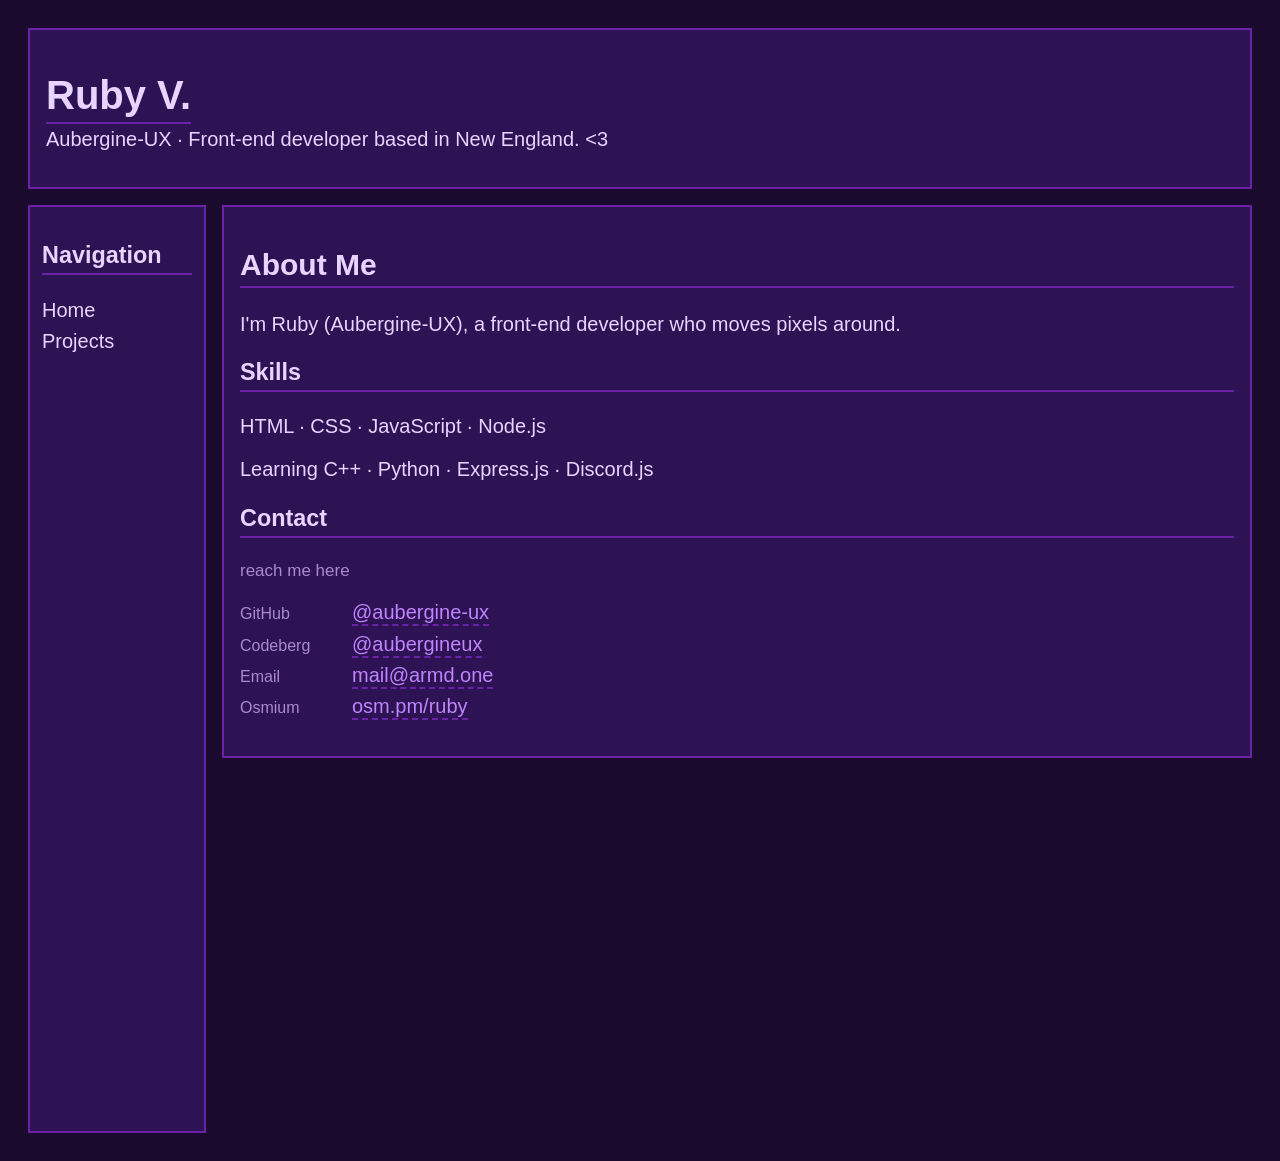
==== index.html @ 22ad1843 "AUX v26.4" ====
<!DOCTYPE html>
<html lang="en">
  <head>
    <meta charset="UTF-8">
    <meta http-equiv="X-UA-Compatible" content="IE=edge">
    <title>Aubergine-UX</title>
    <meta name="darkreader-lock">
    <meta name="description" content="Aubergine-UX — front-end developer based in New England.">
    <meta name="viewport" content="width=device-width, initial-scale=1.0">
    <link rel="icon" type="image/png" href="/images/favicon.jpg">
    <link rel="stylesheet" href="style.css">
  </head>
  <body>

    <div class="panel">
      <div class="header">
        <h1>Ruby V.</h1>
      </div>
      <p>Aubergine-UX · Front-end developer based in New England. <3 </p>
    </div>

    <div class="layout">

      <div class="sidebar">
        <h3>Navigation</h3>
        <a href="index.html">Home</a>
        <a href="projects.html">Projects</a>
      </div>

      <div class="main">

        <div class="panel">
          <h2>About Me</h2>
          <p>I'm Ruby (Aubergine-UX), a front-end developer who moves pixels around.</p>

          <h3>Skills</h3>
          <p>HTML · CSS · JavaScript · Node.js</p>
          <p>Learning C++ · Python · Express.js · Discord.js </p>

          <h3>Contact</h3>
          <p class="section-desc">reach me here</p>
          <ul class="elsewhere">
            <li>
              <span class="label">GitHub</span>
              <a href="https://github.com/aubergine-ux">@aubergine-ux</a>
            </li>
            <li>
              <span class="label">Codeberg</span>
              <a href="https://codeberg.org/AubergineUX">@aubergineux</a>
            </li>
            <li>
              <span class="label">Email</span>
              <a href="mailto:mail@armd.one">mail@armd.one</a>
            </li>
            <li>
              <span class="label">Osmium</span>
              <a href="https://osm.pm/ruby">osm.pm/ruby</a>
            </li>
          </ul>
        </div>

      </div>

    </div>

  </body>
</html>
---- style.css ----
@font-face {
  font-family: "rainyhearts";
  src: url("fonts/rainyhearts.ttf") format("truetype");
  font-display: swap;
}

body {
  background-color: #1a0a2e;
  color: #e8d5ff;
  font-family: "rainyhearts", sans-serif;
  font-size: 20px;
  padding: 20px;
}

a {
  color: #c084fc;
  text-decoration: none;
  border-bottom: 2px dashed #6b21a8;
}

a:hover {
  color: #e8d5ff;
}

h1, h2, h3 {
  border-bottom: 2px solid #6b21a8;
  padding-bottom: 4px;
}

h1 {
  margin-bottom: 4px;
}

p {
  margin-top: 0;
}

.header {
  display: flex;
  align-items: center;
  gap: 16px;
}

.panel {
  background: #2d1254;
  border: 2px solid #6b21a8;
  padding: 16px;
  margin-bottom: 16px;
}

.layout {
  display: flex;
  gap: 16px;
}

.sidebar {
  display: flex;
  flex-direction: column;
  width: 150px;
  flex-shrink: 0;
  background: #2d1254;
  border: 2px solid #6b21a8;
  padding: 12px;
  position: sticky;
  top: 0;
  height: 100vh;
  overflow-y: auto;
  align-self: flex-start;
}

.sidebar a {
  display: block;
  color: #e8d5ff;
  margin-bottom: 8px;
  border-bottom: none;
}

.sidebar a:hover {
  color: #c084fc;
}

.main {
  flex: 1;
}

.elsewhere {
  list-style: none;
  padding: 0;
  display: flex;
  flex-direction: column;
  gap: 0.4rem;
}

.elsewhere li {
  display: flex;
  gap: 1rem;
  align-items: baseline;
}

.label {
  font-size: 0.8em;
  color: #a78bca;
  min-width: 6rem;
}

.section-desc {
  font-size: 0.85em;
  color: #a78bca;
  margin-bottom: 0.75rem;
}

@media (max-width: 600px) {
  .layout {
    flex-direction: column;
  }

  .sidebar {
    width: 100%;
    height: auto;
    position: static;
    flex-direction: column;
  }
}
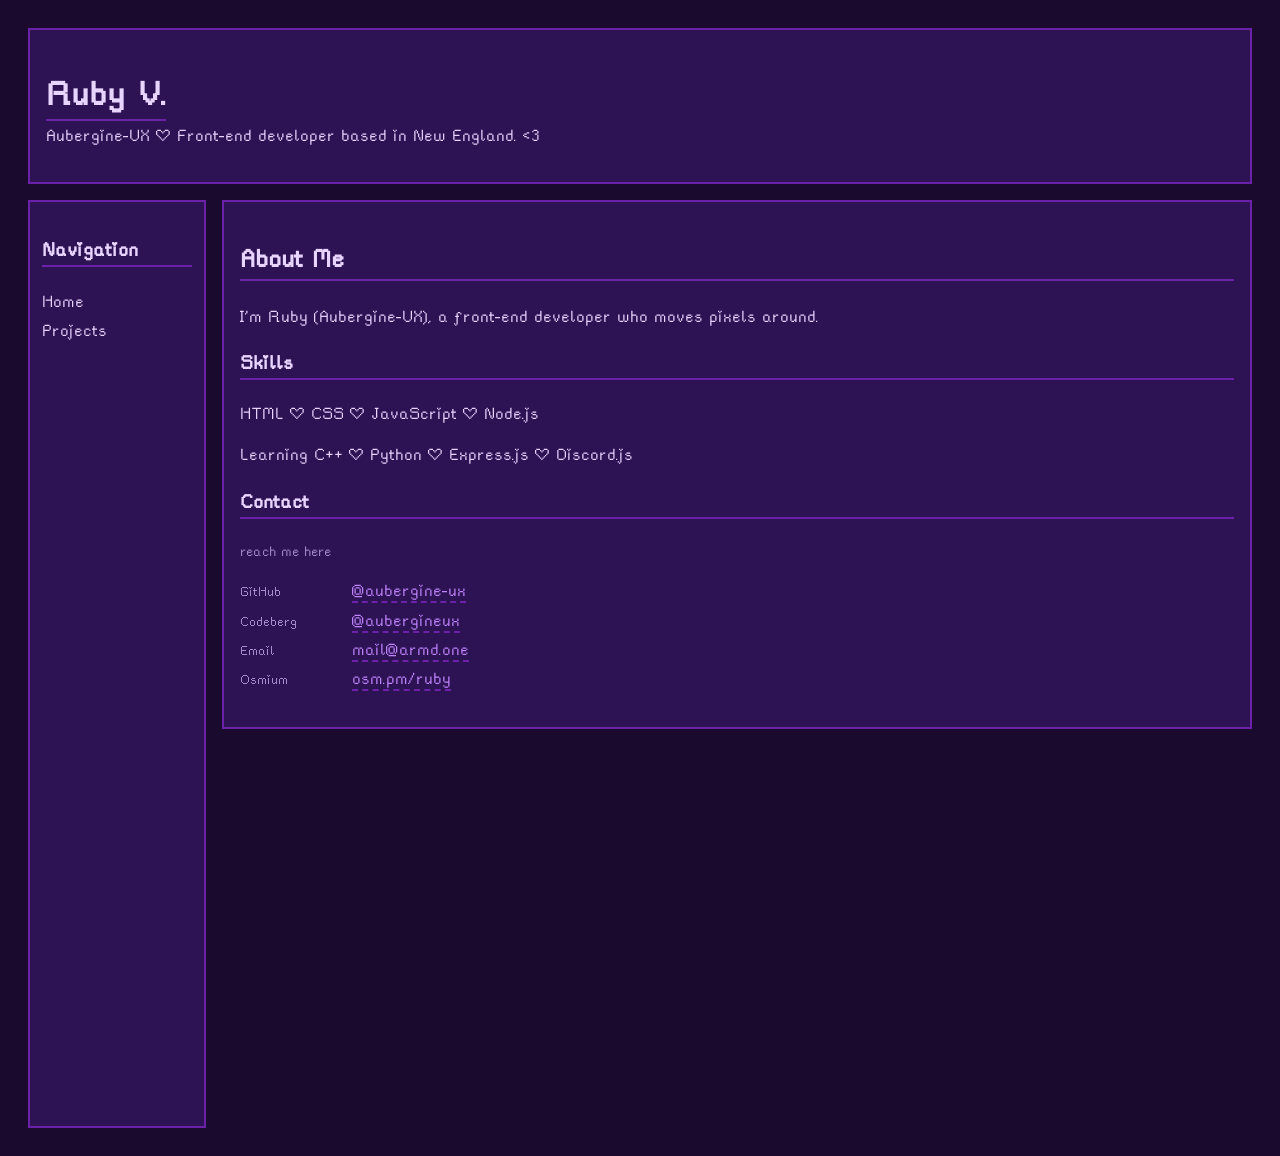
==== commit aebadd95: "AUX V26.8 | Updated Faviconn" ====
--- a/index.html
+++ b/index.html
@@ -7,7 +7,7 @@
     <meta name="darkreader-lock">
     <meta name="description" content="Aubergine-UX — front-end developer based in New England.">
     <meta name="viewport" content="width=device-width, initial-scale=1.0">
-    <link rel="icon" type="image/png" href="/images/favicon.jpg">
+    <link rel="icon" type="image/png" href="/images/favicon.png">
     <link rel="stylesheet" href="style.css">
   </head>
   <body>
--- a/style.css
+++ b/style.css
@@ -1,6 +1,6 @@
 @font-face {
   font-family: "rainyhearts";
-  src: url("fonts/rainyhearts.ttf") format("truetype");
+  src: url("../fonts/rainyhearts.ttf") format("truetype");
   font-display: swap;
 }
 
@@ -109,6 +109,32 @@
   margin-bottom: 0.75rem;
 }
 
+.projects-grid {
+  display: grid;
+  grid-template-columns: repeat(2, 1fr);
+  margin-top: 16px;
+  gap: 16px;
+}
+
+.project {
+  background-color: #1a0a2e;
+  border: 2px solid #6b21a8;
+  display: flex;
+  flex-direction: column;
+  box-sizing: border-box;
+  padding: 16px;
+}
+
+.project h3 {
+  margin-top: 0;
+  margin-bottom: 12px;
+}
+
+.project-links {
+  margin-top: auto;
+  padding-top: 8px;
+}
+
 @media (max-width: 600px) {
   .layout {
     flex-direction: column;
@@ -120,4 +146,4 @@
     position: static;
     flex-direction: column;
   }
-}+}
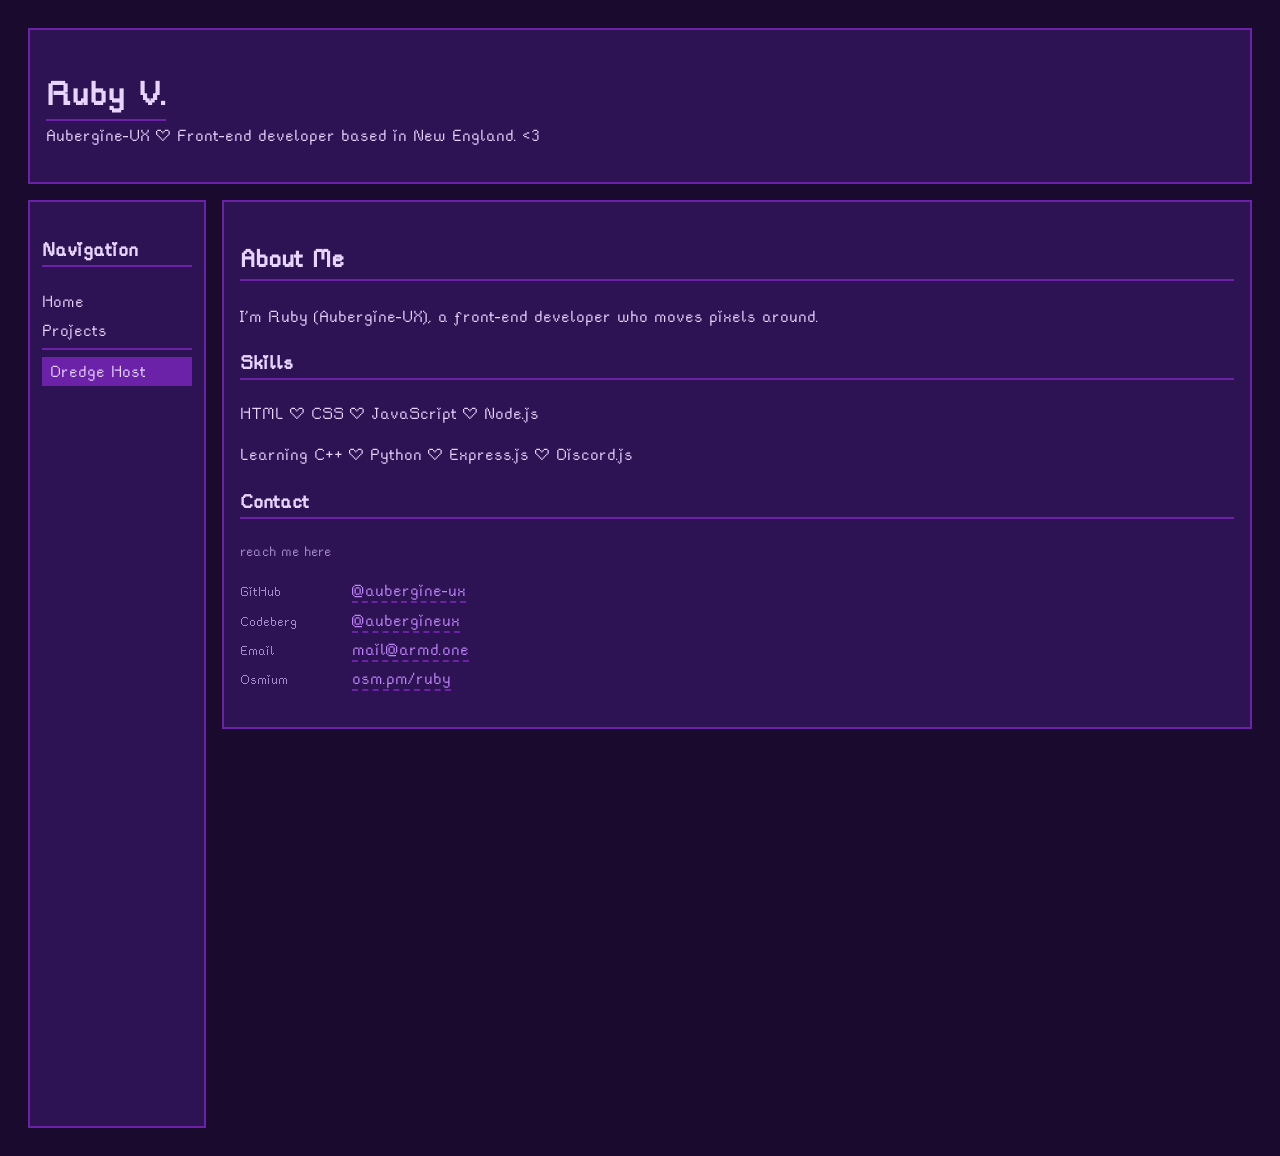
==== commit 7b90375b: "AUX V26.9 | Added Dredge Host & New Projects" ====
--- a/index.html
+++ b/index.html
@@ -25,6 +25,7 @@
         <h3>Navigation</h3>
         <a href="index.html">Home</a>
         <a href="projects.html">Projects</a>
+        <a href="https://dredgehost.com/" target="_blank" class="highlight">Dredge Host</a>
       </div>
 
       <div class="main">
--- a/style.css
+++ b/style.css
@@ -147,3 +147,25 @@
     flex-direction: column;
   }
 }
+
+.sidebar a.highlight {
+  position: relative;
+  color: #e8d5ff;
+  background: #6b21a8;
+  padding: 4px 8px;
+  margin-top: 8px;
+}
+
+.sidebar a.highlight::before {
+  content: "";
+  position: absolute;
+  top: -9px;
+  left: 0;
+  right: 0;
+  border-top: 2px solid #6b21a8;
+}
+
+.sidebar a.highlight:hover {
+  color: #6b21a8;
+  background: #e8d5ff;
+}
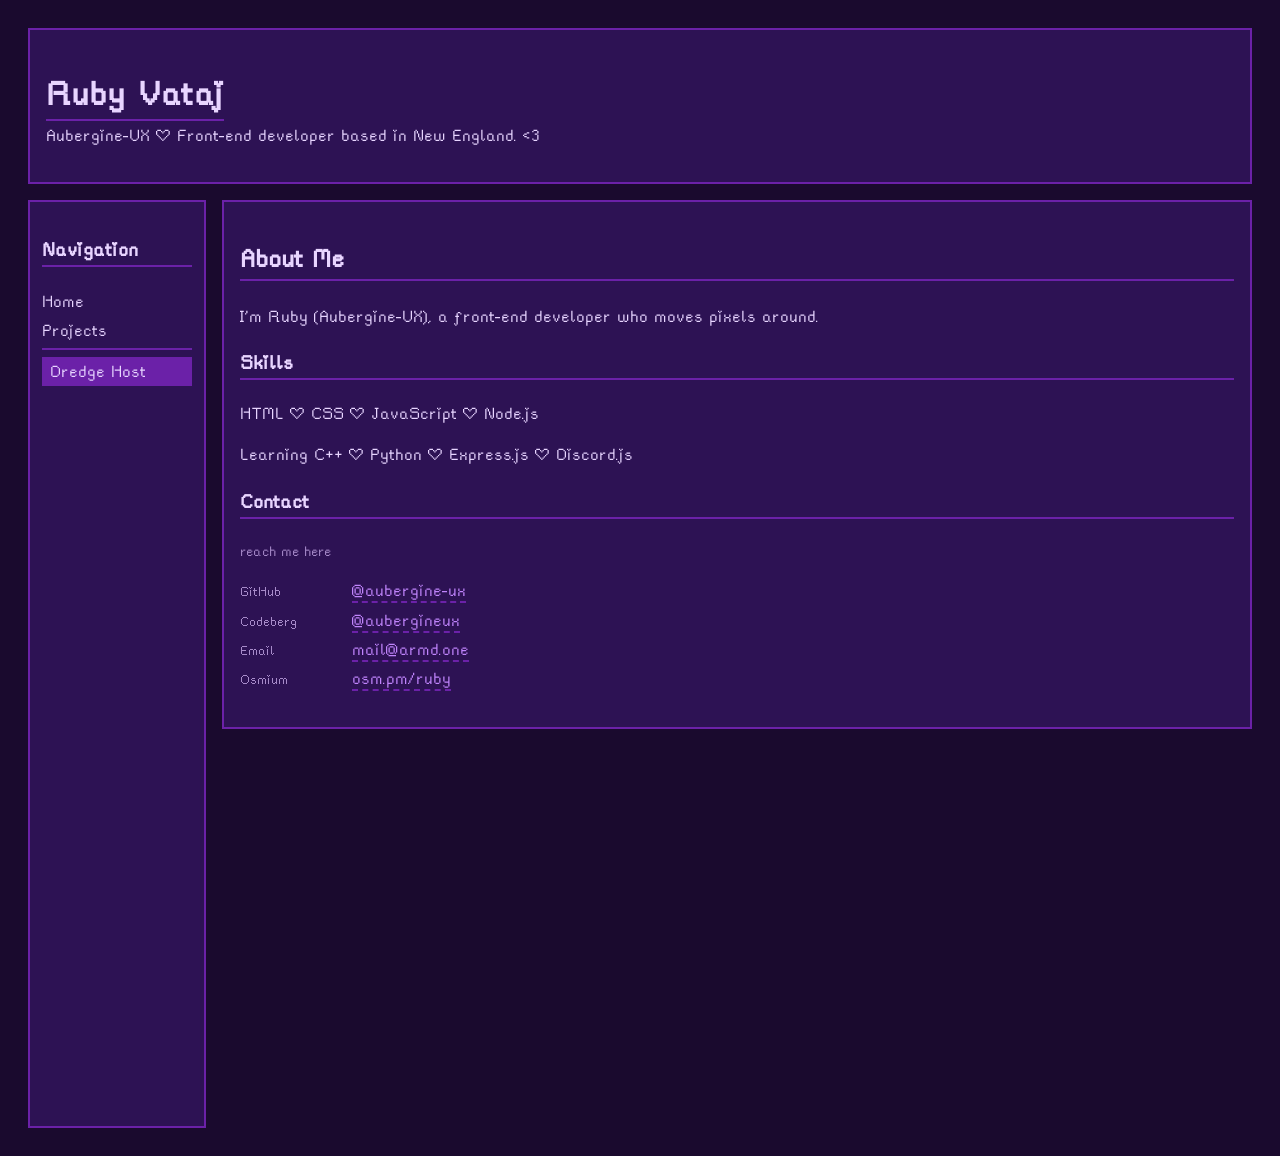
==== commit 092bf929: "Update Dredge Host pricing, full name in header, fix mobile sidebar overflow" ====
--- a/index.html
+++ b/index.html
@@ -14,7 +14,7 @@
 
     <div class="panel">
       <div class="header">
-        <h1>Ruby V.</h1>
+        <h1>Ruby Vataj</h1>
       </div>
       <p>Aubergine-UX · Front-end developer based in New England. <3 </p>
     </div>
--- a/style.css
+++ b/style.css
@@ -142,6 +142,7 @@
 
   .sidebar {
     width: 100%;
+    box-sizing: border-box;
     height: auto;
     position: static;
     flex-direction: column;
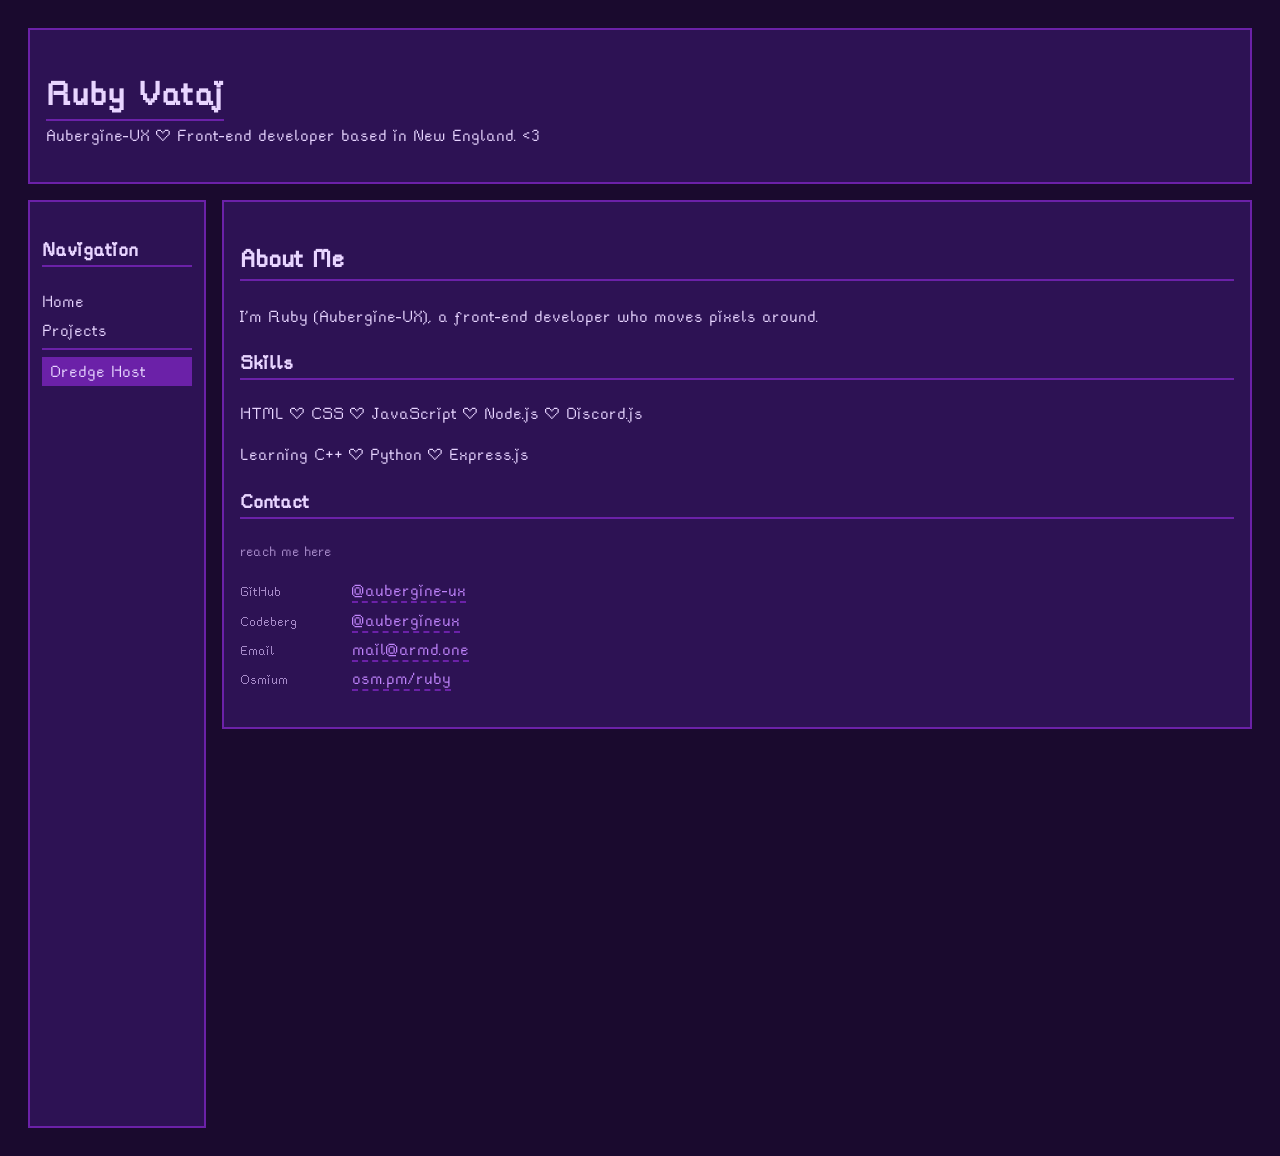
==== commit 8f673d69: "Add styled 404 page, link preview tags, one-column projects on mobile, move Discord.js to skills, bu" ====
--- a/index.html
+++ b/index.html
@@ -6,9 +6,16 @@
     <title>Aubergine-UX</title>
     <meta name="darkreader-lock">
     <meta name="description" content="Aubergine-UX — front-end developer based in New England.">
+    <meta property="og:type" content="website">
+    <meta property="og:site_name" content="Aubergine-UX">
+    <meta property="og:title" content="Aubergine-UX">
+    <meta property="og:description" content="Aubergine-UX — front-end developer based in New England.">
+    <meta property="og:url" content="https://aubergineux.com/">
+    <meta property="og:image" content="https://aubergineux.com/images/favicon.png">
+    <meta name="twitter:card" content="summary">
     <meta name="viewport" content="width=device-width, initial-scale=1.0">
     <link rel="icon" type="image/png" href="/images/favicon.png">
-    <link rel="stylesheet" href="style.css">
+    <link rel="stylesheet" href="style.css?v=2">
   </head>
   <body>
 
@@ -35,8 +42,8 @@
           <p>I'm Ruby (Aubergine-UX), a front-end developer who moves pixels around.</p>
 
           <h3>Skills</h3>
-          <p>HTML · CSS · JavaScript · Node.js</p>
-          <p>Learning C++ · Python · Express.js · Discord.js </p>
+          <p>HTML · CSS · JavaScript · Node.js · Discord.js</p>
+          <p>Learning C++ · Python · Express.js</p>
 
           <h3>Contact</h3>
           <p class="section-desc">reach me here</p>
--- a/style.css
+++ b/style.css
@@ -147,6 +147,10 @@
     position: static;
     flex-direction: column;
   }
+
+  .projects-grid {
+    grid-template-columns: 1fr;
+  }
 }
 
 .sidebar a.highlight {
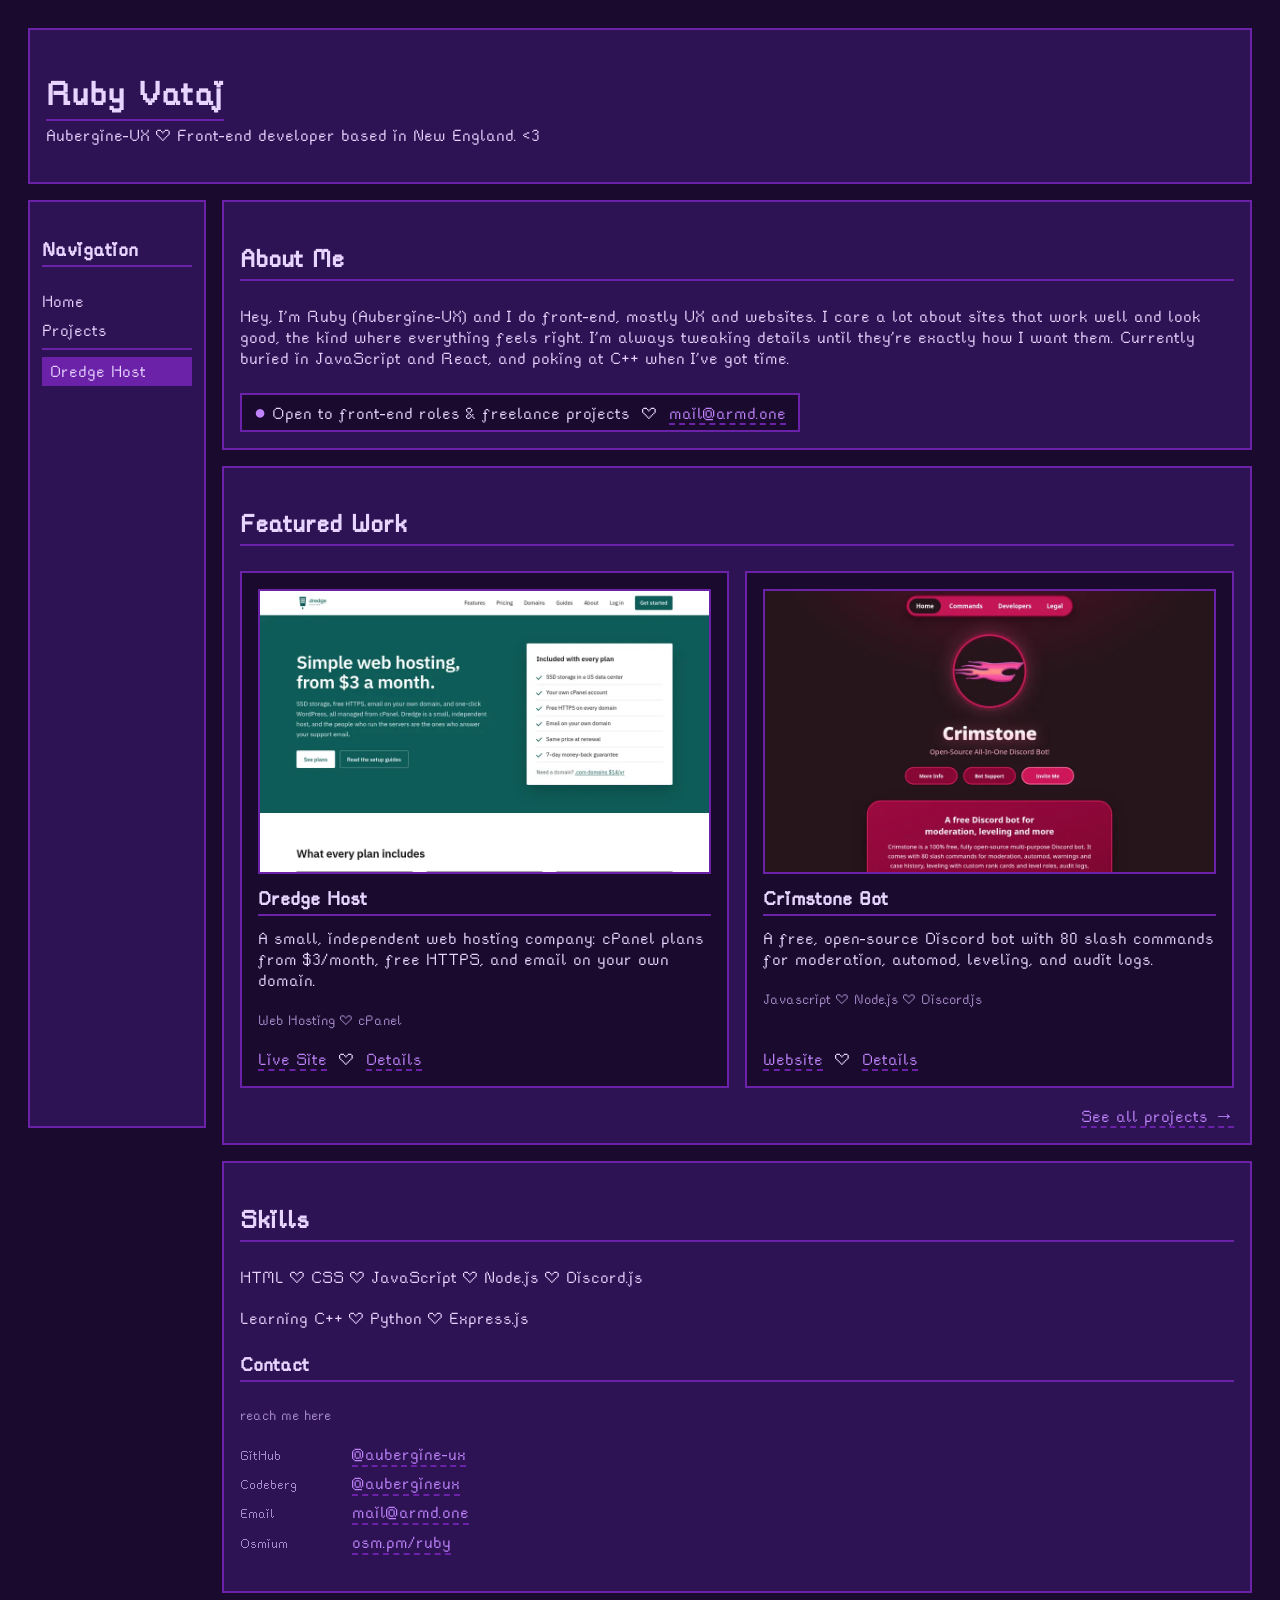
==== commit c296d768: "Rebuild home page: full bio, availability line, featured work, separate skills panel" ====
--- a/index.html
+++ b/index.html
@@ -15,7 +15,7 @@
     <meta name="twitter:card" content="summary">
     <meta name="viewport" content="width=device-width, initial-scale=1.0">
     <link rel="icon" type="image/png" href="/images/favicon.png">
-    <link rel="stylesheet" href="style.css?v=2">
+    <link rel="stylesheet" href="style.css?v=4">
   </head>
   <body>
 
@@ -39,9 +39,46 @@
 
         <div class="panel">
           <h2>About Me</h2>
-          <p>I'm Ruby (Aubergine-UX), a front-end developer who moves pixels around.</p>
+          <p>Hey, I'm Ruby (Aubergine-UX) and I do front-end, mostly UX and websites. I care a lot about sites that work well and look good, the kind where everything feels right. I'm always tweaking details until they're exactly how I want them. Currently buried in JavaScript and React, and poking at C++ when I've got time.</p>
+          <p class="availability">Open to front-end roles &amp; freelance projects &nbsp;·&nbsp; <a href="mailto:mail@armd.one">mail@armd.one</a></p>
+        </div>
 
-          <h3>Skills</h3>
+        <div class="panel">
+          <h2>Featured Work</h2>
+
+          <div class="featured-grid">
+
+            <div class="project">
+              <a class="project-shot" href="projects.html#dredge-host" aria-hidden="true" tabindex="-1">
+                <img src="images/projects/dredge-host.webp" alt="" width="960" height="600" loading="lazy">
+              </a>
+              <div class="project-body">
+                <h3>Dredge Host</h3>
+                <p>A small, independent web hosting company: cPanel plans from $3/month, free HTTPS, and email on your own domain.</p>
+                <p class="section-desc">Web Hosting · cPanel</p>
+                <div class="project-links"><a href="https://dredgehost.com/" target="_blank">Live Site</a> &nbsp;·&nbsp; <a href="projects.html#dredge-host">Details</a></div>
+              </div>
+            </div>
+
+            <div class="project">
+              <a class="project-shot" href="projects.html#crimstone-bot" aria-hidden="true" tabindex="-1">
+                <img src="images/projects/crimstone.webp" alt="" width="960" height="600" loading="lazy">
+              </a>
+              <div class="project-body">
+                <h3>Crimstone Bot</h3>
+                <p>A free, open-source Discord bot with 80 slash commands for moderation, automod, leveling, and audit logs.</p>
+                <p class="section-desc">Javascript · Node.js · Discord.js</p>
+                <div class="project-links"><a href="https://crim.aubergineux.com/" target="_blank">Website</a> &nbsp;·&nbsp; <a href="projects.html#crimstone-bot">Details</a></div>
+              </div>
+            </div>
+
+          </div>
+
+          <p class="see-all"><a href="projects.html">See all projects →</a></p>
+        </div>
+
+        <div class="panel">
+          <h2>Skills</h2>
           <p>HTML · CSS · JavaScript · Node.js · Discord.js</p>
           <p>Learning C++ · Python · Express.js</p>
 
--- a/style.css
+++ b/style.css
@@ -109,7 +109,7 @@
   margin-bottom: 0.75rem;
 }
 
-.projects-grid {
+.featured-grid {
   display: grid;
   grid-template-columns: repeat(2, 1fr);
   margin-top: 16px;
@@ -133,6 +133,104 @@
 .project-links {
   margin-top: auto;
   padding-top: 8px;
+}
+
+.project-wide {
+  grid-column: 1 / -1;
+  flex-direction: row;
+  gap: 20px;
+}
+
+.project-shot {
+  display: block;
+  border: 2px solid #6b21a8;
+  margin-bottom: 12px;
+  line-height: 0;
+}
+
+.project-shot:hover {
+  border-color: #c084fc;
+}
+
+.project-wide .project-shot {
+  flex: 0 0 55%;
+  align-self: flex-start;
+  margin-bottom: 0;
+}
+
+.project-shot img {
+  display: block;
+  width: 100%;
+  height: auto;
+  aspect-ratio: 16 / 10;
+  object-fit: cover;
+  object-position: top;
+}
+
+.project-body {
+  display: flex;
+  flex-direction: column;
+  flex: 1;
+}
+
+.availability {
+  display: inline-block;
+  background: #1a0a2e;
+  border: 2px solid #6b21a8;
+  padding: 6px 12px;
+  margin-top: 4px;
+  margin-bottom: 0;
+}
+
+.availability::before {
+  content: "● ";
+  color: #c084fc;
+}
+
+.see-all {
+  margin-top: 16px;
+  margin-bottom: 0;
+  text-align: right;
+}
+
+.more-projects {
+  list-style: none;
+  padding: 0;
+  margin: 16px 0 0;
+}
+
+.more-projects li {
+  display: flex;
+  justify-content: space-between;
+  align-items: flex-start;
+  gap: 16px;
+  padding: 12px 0;
+  border-bottom: 1px solid #6b21a8;
+}
+
+.more-projects li:last-child {
+  border-bottom: none;
+}
+
+.more-projects h3 {
+  border-bottom: none;
+  margin: 0 0 4px;
+  padding: 0;
+  font-size: 1em;
+}
+
+.more-projects p {
+  margin-bottom: 4px;
+}
+
+.more-projects .section-desc {
+  margin-bottom: 0;
+}
+
+.more-projects .project-links {
+  flex-shrink: 0;
+  padding-top: 0;
+  white-space: nowrap;
 }
 
 @media (max-width: 600px) {
@@ -148,8 +246,26 @@
     flex-direction: column;
   }
 
-  .projects-grid {
+  .featured-grid {
     grid-template-columns: 1fr;
+  }
+
+  .project-wide {
+    flex-direction: column;
+  }
+
+  .project-wide .project-shot {
+    flex: none;
+    margin-bottom: 12px;
+  }
+
+  .more-projects li {
+    flex-direction: column;
+    gap: 6px;
+  }
+
+  .more-projects .project-links {
+    white-space: normal;
   }
 }
 
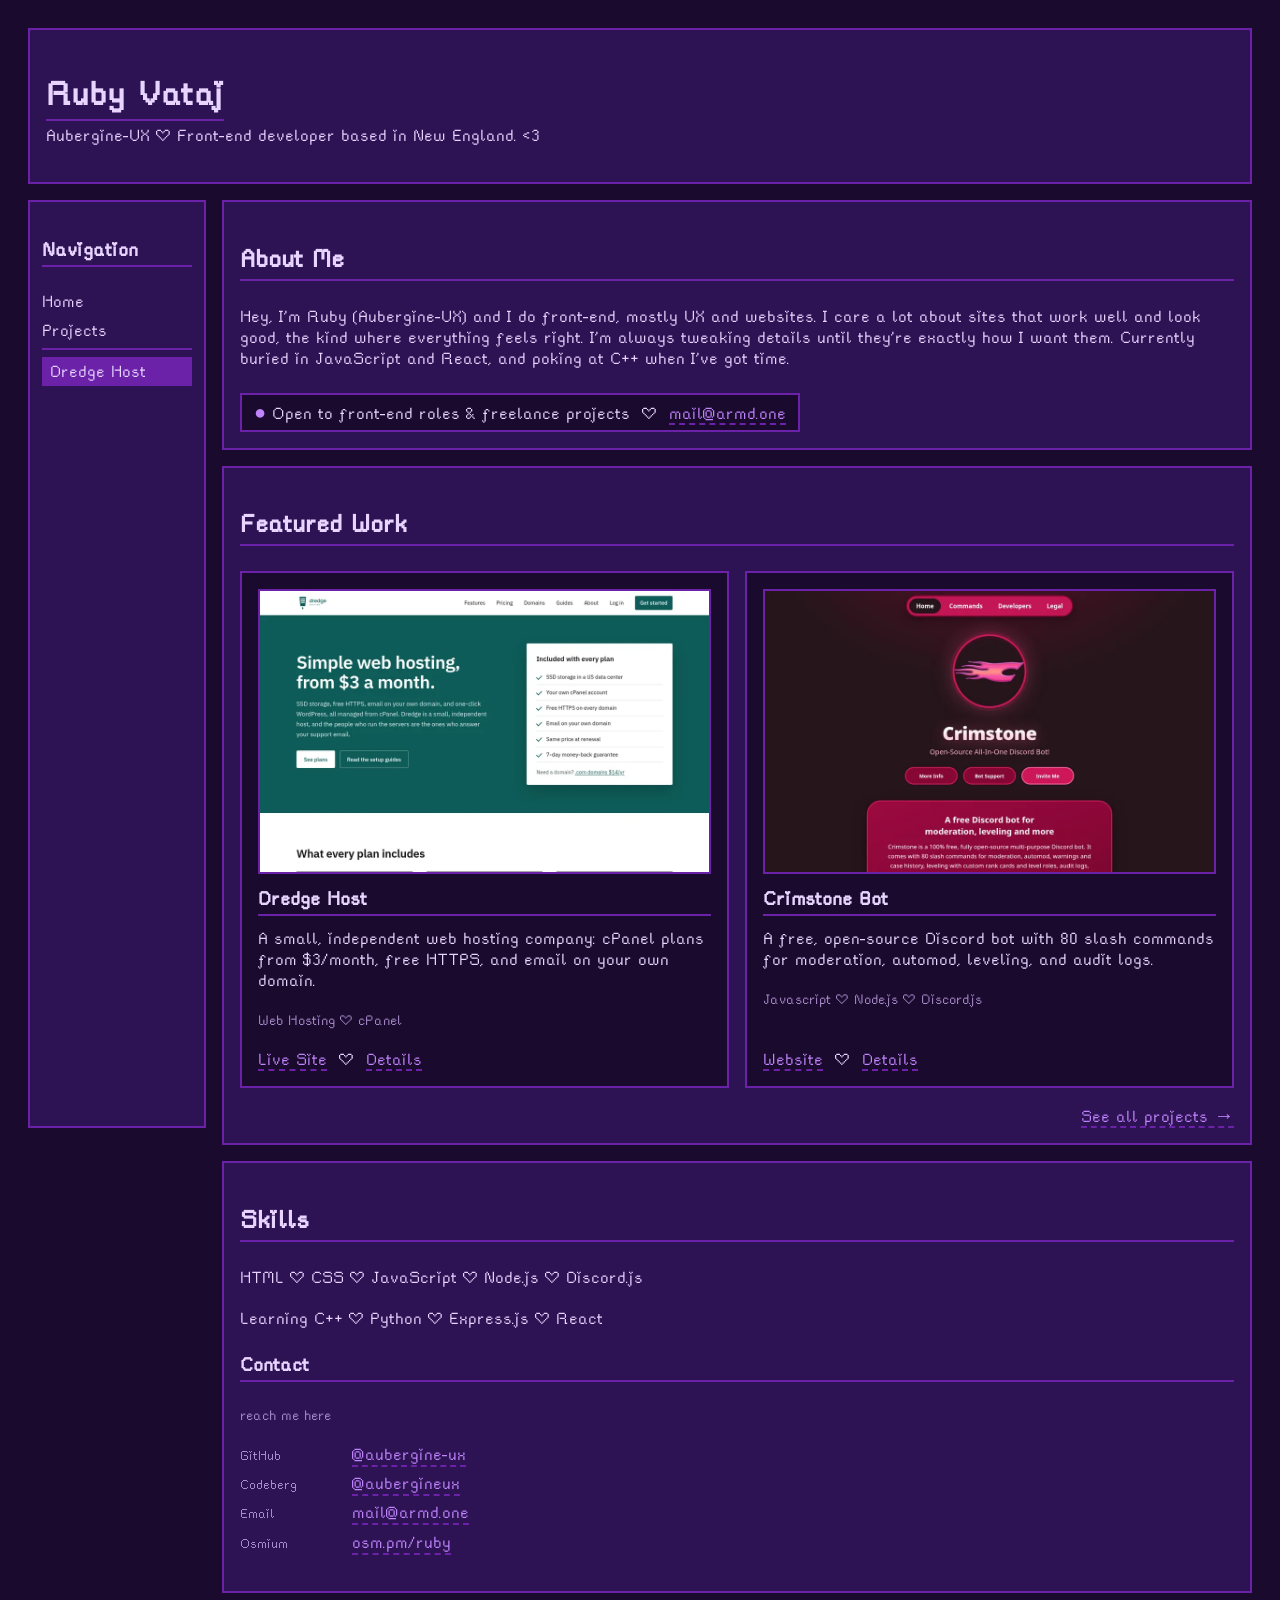
==== commit c1f43a52: "Add React to learning skills" ====
--- a/index.html
+++ b/index.html
@@ -80,7 +80,7 @@
         <div class="panel">
           <h2>Skills</h2>
           <p>HTML · CSS · JavaScript · Node.js · Discord.js</p>
-          <p>Learning C++ · Python · Express.js</p>
+          <p>Learning C++ · Python · Express.js · React</p>
 
           <h3>Contact</h3>
           <p class="section-desc">reach me here</p>
